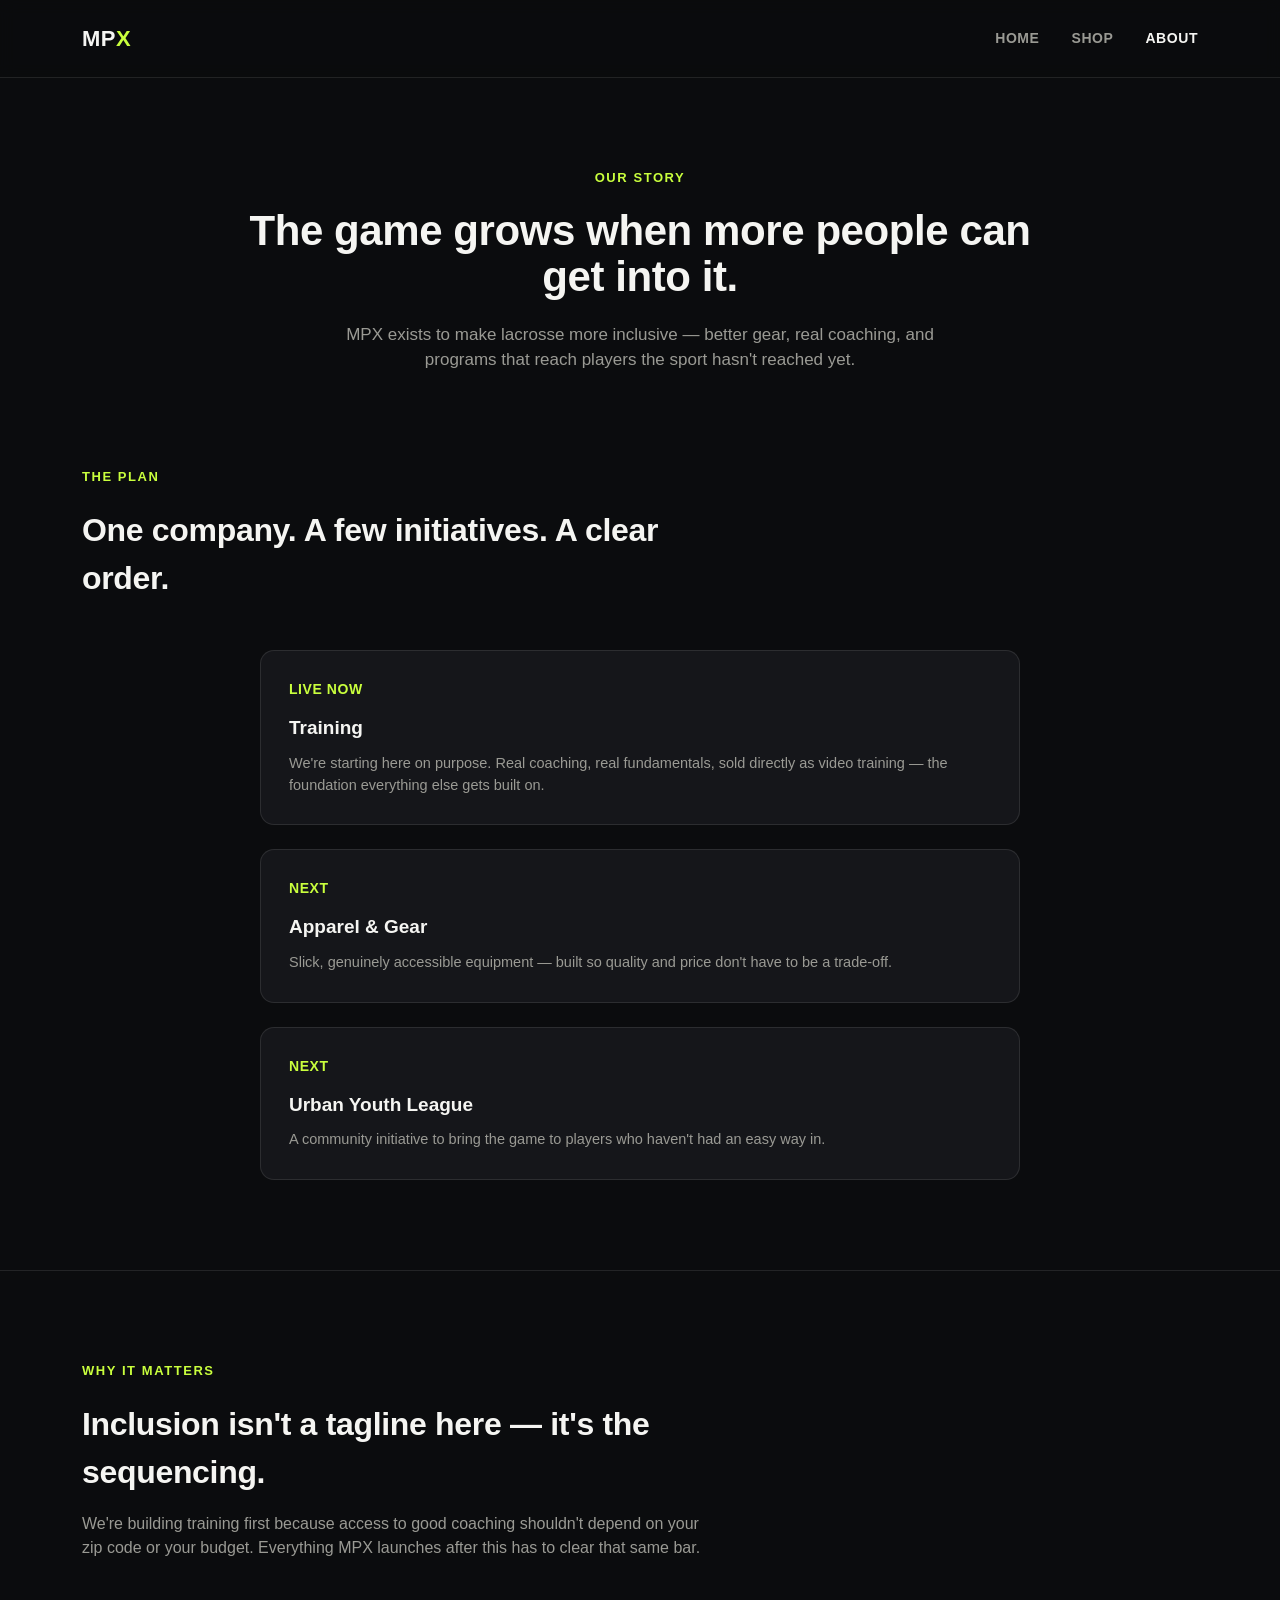
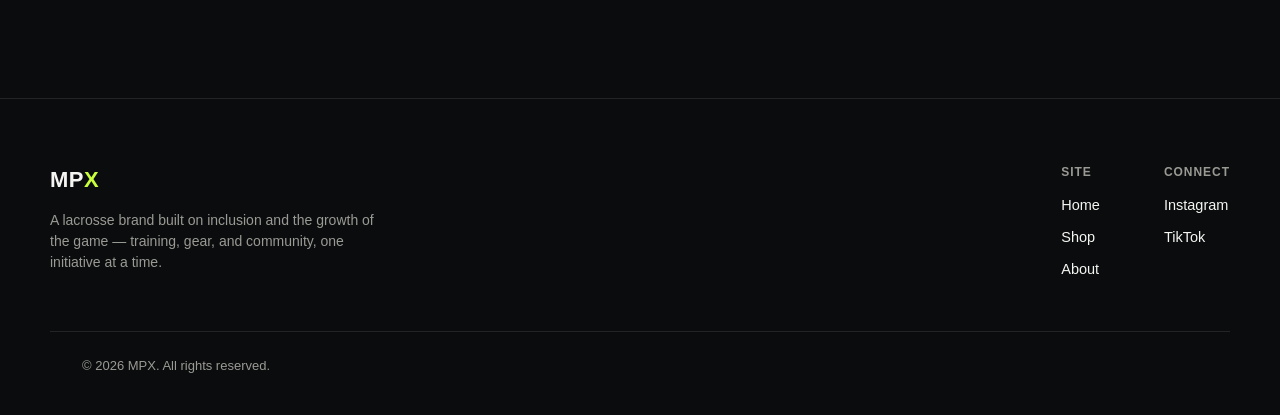
==== about.html @ fb1e475d "Add files via upload" ====
<!DOCTYPE html>
<html lang="en">
<head>
<meta charset="UTF-8">
<meta name="viewport" content="width=device-width, initial-scale=1.0">
<title>About — MPX</title>
<meta name="description" content="MPX exists to make lacrosse more inclusive — better gear, real coaching, and programs that reach players the sport hasn't reached yet.">
<link rel="icon" href="/logo.png">
<link rel="stylesheet" href="styles.css">
</head>
<body>

<header class="site-nav">
  <div class="nav-inner">
    <a href="index.html" class="logo">MP<span>X</span></a>
    <nav class="nav-links">
      <a href="index.html">HOME</a>
      <a href="shop.html">SHOP</a>
      <a href="about.html" class="active">ABOUT</a>
    </nav>
  </div>
</header>

<section class="hero" style="padding:90px 32px 60px;">
  <div class="hero-content">
    <div class="eyebrow">OUR STORY</div>
    <h1 style="font-size:42px;">The game grows when more people can get into it.</h1>
    <p class="hero-body">MPX exists to make lacrosse more inclusive — better gear, real coaching, and programs that reach players the sport hasn't reached yet.</p>
  </div>
</section>

<section class="block" style="border-top:none;padding-top:0;">
  <div class="wrap">
    <div class="section-head">
      <div class="eyebrow">THE PLAN</div>
      <h2>One company. A few initiatives. A clear order.</h2>
    </div>
    <div class="cards3" style="grid-template-columns:1fr;max-width:760px;">
      <div class="card">
        <div class="num">LIVE NOW</div>
        <h3>Training</h3>
        <p>We're starting here on purpose. Real coaching, real fundamentals, sold directly as video training — the foundation everything else gets built on.</p>
      </div>
      <div class="card">
        <div class="num">NEXT</div>
        <h3>Apparel & Gear</h3>
        <p>Slick, genuinely accessible equipment — built so quality and price don't have to be a trade-off.</p>
      </div>
      <div class="card">
        <div class="num">NEXT</div>
        <h3>Urban Youth League</h3>
        <p>A community initiative to bring the game to players who haven't had an easy way in.</p>
      </div>
    </div>
  </div>
</section>

<section class="block">
  <div class="wrap">
    <div class="section-head">
      <div class="eyebrow">WHY IT MATTERS</div>
      <h2>Inclusion isn't a tagline here — it's the sequencing.</h2>
      <p>We're building training first because access to good coaching shouldn't depend on your zip code or your budget. Everything MPX launches after this has to clear that same bar.</p>
    </div>
  </div>
</section>

<footer>
  <div class="footer-inner">
    <div class="footer-brand">
      <a href="index.html" class="logo">MP<span>X</span></a>
      <p>A lacrosse brand built on inclusion and the growth of the game — training, gear, and community, one initiative at a time.</p>
    </div>
    <div class="footer-cols">
      <div class="footer-col">
        <h4>Site</h4>
        <a href="index.html">Home</a>
        <a href="shop.html">Shop</a>
        <a href="about.html">About</a>
      </div>
      <div class="footer-col">
        <h4>Connect</h4>
        <a href="https://instagram.com/mpxtraining" target="_blank" rel="noopener">Instagram</a>
        <a href="https://tiktok.com/@mpxtraining" target="_blank" rel="noopener">TikTok</a>
      </div>
    </div>
  </div>
  <div class="footer-bottom wrap">© 2026 MPX. All rights reserved.</div>
</footer>

</body>
</html>
---- styles.css ----
:root{
  --bg:#0B0C0E;
  --text:#F5F5F2;
  --muted:#9a9a94;
  --accent:#C9FF3D;
  --card:#15161a;
  --border:rgba(245,245,242,0.1);
  --font: "Helvetica Neue", Arial, sans-serif;
}

*{box-sizing:border-box;margin:0;padding:0;}

body{
  background:var(--bg);
  color:var(--text);
  font-family:var(--font);
  line-height:1.5;
  -webkit-font-smoothing:antialiased;
}

a{color:inherit;text-decoration:none;}

.wrap{
  max-width:1180px;
  margin:0 auto;
  padding:0 32px;
}

/* NAV */
header.site-nav{
  border-bottom:1px solid var(--border);
  position:sticky;
  top:0;
  background:rgba(11,12,14,0.85);
  backdrop-filter:blur(8px);
  z-index:50;
}
.nav-inner{
  display:flex;
  align-items:center;
  justify-content:space-between;
  padding:22px 32px;
  max-width:1180px;
  margin:0 auto;
}
.logo{
  font-weight:800;
  font-size:22px;
  letter-spacing:0.02em;
}
.logo span{color:var(--accent);}
.nav-links{
  display:flex;
  gap:32px;
  font-weight:600;
  font-size:14px;
  letter-spacing:0.04em;
  color:var(--muted);
}
.nav-links a.active,
.nav-links a:hover{color:var(--text);}

/* HERO */
.hero{
  position:relative;
  overflow:hidden;
  padding:120px 32px 100px;
  text-align:center;
}
.hero-video{
  position:absolute;
  top:0;left:0;
  width:100%;
  height:100%;
  object-fit:cover;
  opacity:0.35;
  z-index:0;
}
.hero-overlay{
  position:absolute;
  top:0;left:0;
  width:100%;
  height:100%;
  background:linear-gradient(180deg, rgba(11,12,14,0.55) 0%, rgba(11,12,14,0.85) 70%, #0B0C0E 100%);
  z-index:1;
}
.hero-content{
  position:relative;
  z-index:2;
  max-width:820px;
  margin:0 auto;
}
.eyebrow{
  color:var(--accent);
  font-weight:700;
  font-size:13px;
  letter-spacing:0.12em;
  text-transform:uppercase;
  margin-bottom:20px;
}
h1{
  font-size:52px;
  font-weight:800;
  line-height:1.1;
  letter-spacing:-0.01em;
  margin-bottom:22px;
}
.hero-body{
  color:var(--muted);
  font-size:17px;
  max-width:640px;
  margin:0 auto 34px;
}
.btn-row{
  display:flex;
  gap:14px;
  justify-content:center;
  flex-wrap:wrap;
}
.btn{
  display:inline-block;
  padding:14px 26px;
  border-radius:8px;
  font-weight:700;
  font-size:14px;
  letter-spacing:0.02em;
}
.btn-primary{background:var(--accent);color:#0B0C0E;}
.btn-secondary{background:transparent;color:var(--text);border:1px solid var(--border);}
.btn-primary:hover{opacity:0.9;}
.btn-secondary:hover{border-color:var(--text);}

/* SECTIONS */
section.block{
  padding:90px 32px;
  border-top:1px solid var(--border);
}
.section-head{
  max-width:640px;
  margin-bottom:48px;
}
.section-head h2{
  font-size:32px;
  font-weight:800;
  letter-spacing:-0.01em;
  margin-top:14px;
  margin-bottom:16px;
}
.section-head p{color:var(--muted);font-size:16px;}

.cards3{
  display:grid;
  grid-template-columns:repeat(3,1fr);
  gap:24px;
  max-width:1180px;
  margin:0 auto;
}
.card{
  background:var(--card);
  border:1px solid var(--border);
  border-radius:14px;
  padding:28px;
}
.card .num{
  color:var(--accent);
  font-weight:800;
  font-size:14px;
  letter-spacing:0.04em;
  margin-bottom:14px;
}
.card h3{
  font-size:19px;
  font-weight:700;
  margin-bottom:10px;
}
.card p{color:var(--muted);font-size:14.5px;}
.card .tag-soon{
  display:inline-block;
  margin-top:12px;
  font-size:11px;
  color:var(--muted);
  border:1px solid var(--border);
  padding:3px 8px;
  border-radius:20px;
}

/* PRODUCT GRID */
.product-grid{
  display:grid;
  grid-template-columns:repeat(auto-fill,minmax(320px,1fr));
  gap:24px;
}
.product-card{
  background:var(--card);
  border:1px solid var(--border);
  border-radius:14px;
  overflow:hidden;
  display:flex;
  flex-direction:column;
}
.product-thumb{
  position:relative;
  height:170px;
  background:linear-gradient(135deg, #1b1f14 0%, #0B0C0E 70%);
  display:flex;
  align-items:flex-start;
  padding:20px;
}
.product-thumb img{
  position:absolute;
  top:0;left:0;
  width:100%;
  height:100%;
  object-fit:cover;
  opacity:0.55;
}
.product-thumb .tag{
  position:relative;
  z-index:1;
  color:var(--accent);
  font-weight:700;
  font-size:12px;
  letter-spacing:0.08em;
  text-transform:uppercase;
}
.product-body{
  padding:22px;
  display:flex;
  flex-direction:column;
  flex:1;
}
.product-body .tag{
  color:var(--accent);
  font-weight:700;
  font-size:12px;
  letter-spacing:0.08em;
  text-transform:uppercase;
  margin-bottom:10px;
}
.product-body h3{
  font-size:19px;
  font-weight:700;
  margin-bottom:10px;
  line-height:1.3;
}
.product-body p{
  color:var(--muted);
  font-size:14.5px;
  flex:1;
  margin-bottom:20px;
}
.product-foot{
  display:flex;
  align-items:center;
  justify-content:space-between;
}
.price{font-weight:800;font-size:18px;}
.btn-view{
  background:var(--accent);
  color:#0B0C0E;
  font-weight:700;
  font-size:13px;
  padding:10px 20px;
  border-radius:8px;
}

/* FOOTER */
footer{
  border-top:1px solid var(--border);
  padding:64px 32px 40px;
}
.footer-inner{
  max-width:1180px;
  margin:0 auto;
  display:flex;
  justify-content:space-between;
  flex-wrap:wrap;
  gap:40px;
}
.footer-brand{max-width:340px;}
.footer-brand p{color:var(--muted);font-size:14px;margin-top:14px;}
.footer-cols{display:flex;gap:64px;}
.footer-col h4{
  font-size:12px;
  letter-spacing:0.08em;
  text-transform:uppercase;
  color:var(--muted);
  margin-bottom:14px;
}
.footer-col a{
  display:block;
  color:var(--text);
  font-size:14.5px;
  margin-bottom:10px;
}
.footer-bottom{
  max-width:1180px;
  margin:40px auto 0;
  padding-top:24px;
  border-top:1px solid var(--border);
  color:var(--muted);
  font-size:13px;
}

@media (max-width:860px){
  .cards3{grid-template-columns:1fr;}
  h1{font-size:36px;}
  .nav-links{gap:18px;font-size:13px;}
}
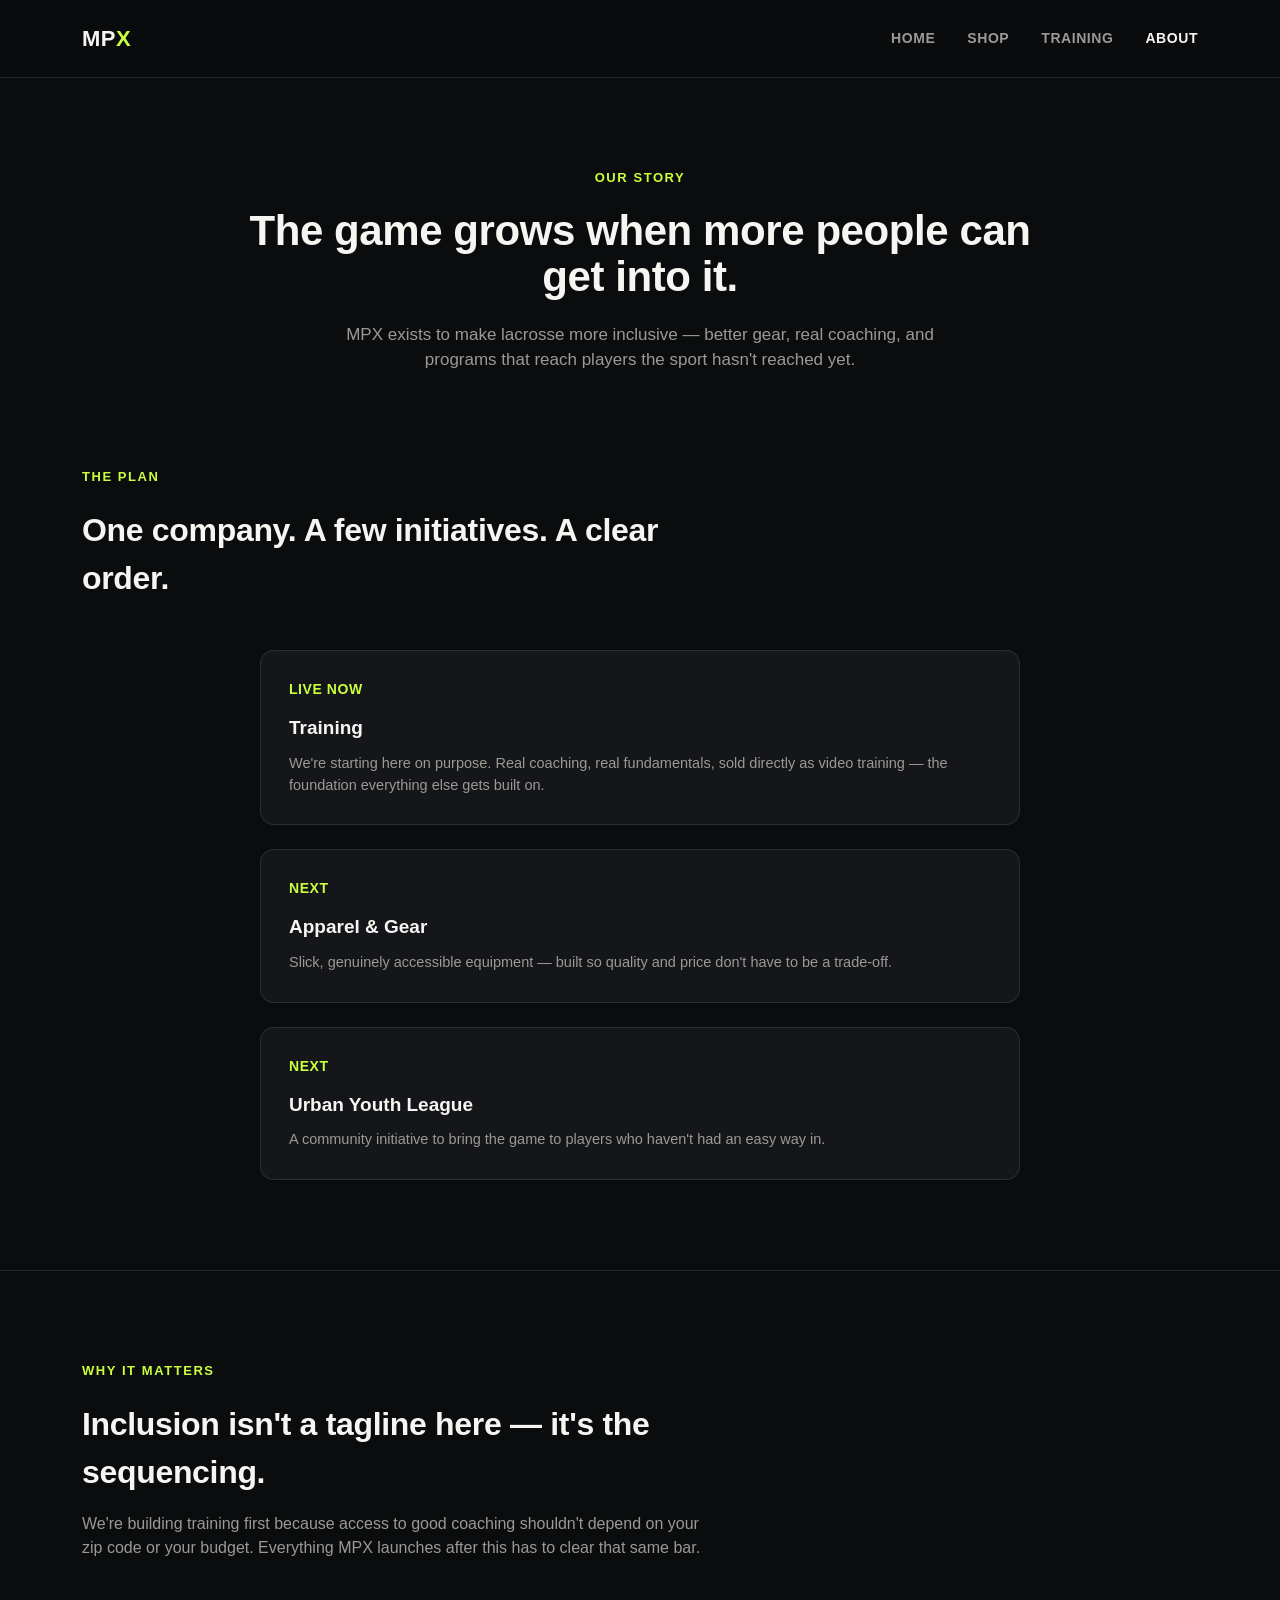
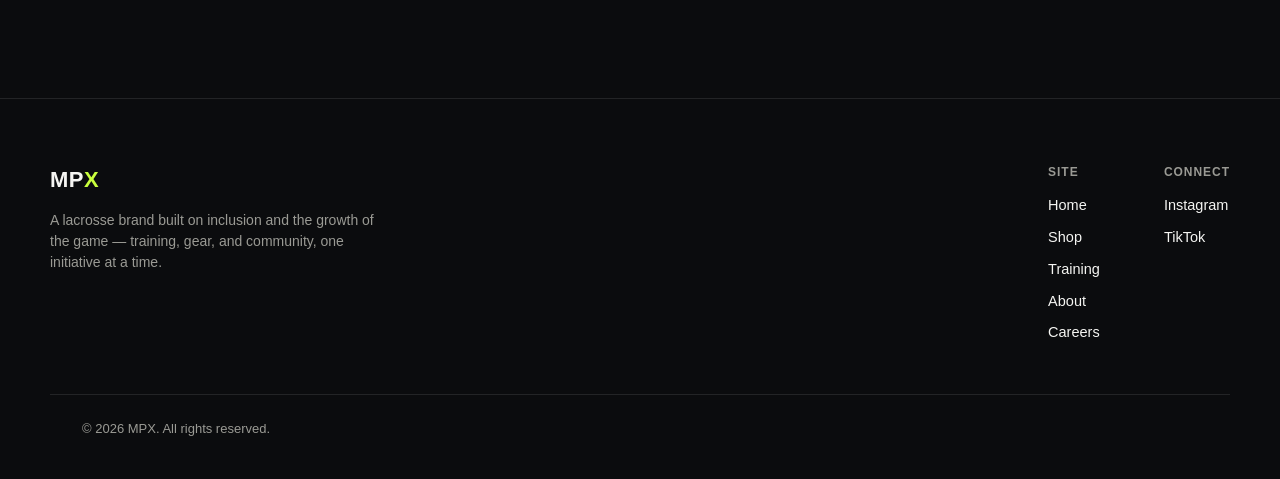
==== commit aa3cb69e: "Add training/group session signup, film breakdown request flow, careers section" ====
--- a/about.html
+++ b/about.html
@@ -16,6 +16,7 @@
     <nav class="nav-links">
       <a href="index.html">HOME</a>
       <a href="shop.html">SHOP</a>
+      <a href="training.html">TRAINING</a>
       <a href="about.html" class="active">ABOUT</a>
     </nav>
   </div>
@@ -76,7 +77,9 @@
         <h4>Site</h4>
         <a href="index.html">Home</a>
         <a href="shop.html">Shop</a>
+        <a href="training.html">Training</a>
         <a href="about.html">About</a>
+        <a href="training.html#careers">Careers</a>
       </div>
       <div class="footer-col">
         <h4>Connect</h4>
--- a/styles.css
+++ b/styles.css
@@ -302,8 +302,149 @@
   font-size:13px;
 }
 
+/* GROUP SESSION CARDS */
+.group-grid{
+  display:grid;
+  grid-template-columns:repeat(auto-fill,minmax(300px,1fr));
+  gap:24px;
+}
+.group-card{
+  background:var(--card);
+  border:1px solid var(--border);
+  border-radius:14px;
+  padding:26px;
+  display:flex;
+  flex-direction:column;
+}
+.group-card .tag{
+  color:var(--accent);
+  font-weight:700;
+  font-size:12px;
+  letter-spacing:0.08em;
+  text-transform:uppercase;
+  margin-bottom:12px;
+}
+.group-card h3{font-size:19px;font-weight:700;margin-bottom:8px;}
+.group-card p{color:var(--muted);font-size:14.5px;margin-bottom:14px;}
+.group-card .meta{
+  display:flex;
+  flex-direction:column;
+  gap:6px;
+  font-size:13.5px;
+  color:var(--text);
+  margin-bottom:18px;
+  padding-top:14px;
+  border-top:1px solid var(--border);
+}
+.group-card .meta span{color:var(--muted);}
+.group-card .btn-view{align-self:flex-start;}
+
+/* FORMS */
+.form-card{
+  background:var(--card);
+  border:1px solid var(--border);
+  border-radius:14px;
+  padding:36px;
+  max-width:640px;
+}
+.form-row{margin-bottom:18px;}
+.form-row label{
+  display:block;
+  font-size:13px;
+  font-weight:700;
+  letter-spacing:0.03em;
+  text-transform:uppercase;
+  color:var(--muted);
+  margin-bottom:8px;
+}
+.form-row input,
+.form-row select,
+.form-row textarea{
+  width:100%;
+  background:var(--bg);
+  border:1px solid var(--border);
+  border-radius:8px;
+  padding:12px 14px;
+  color:var(--text);
+  font-family:var(--font);
+  font-size:15px;
+}
+.form-row input:focus,
+.form-row select:focus,
+.form-row textarea:focus{
+  outline:none;
+  border-color:var(--accent);
+}
+.form-row textarea{resize:vertical;min-height:100px;}
+.form-grid2{
+  display:grid;
+  grid-template-columns:1fr 1fr;
+  gap:18px 20px;
+}
+.form-grid2 .form-row{margin-bottom:0;}
+.form-submit-row{margin-top:8px;}
+.form-note{color:var(--muted);font-size:13px;margin-top:14px;}
+.form-error{
+  color:#ff6b6b;
+  font-size:13.5px;
+  margin-top:12px;
+  display:none;
+}
+button.btn-primary{
+  border:none;
+  cursor:pointer;
+  font-family:var(--font);
+}
+
+/* CONFIRMATION / MAP REVEAL */
+.confirm-panel{
+  display:none;
+  background:var(--card);
+  border:1px solid var(--border);
+  border-radius:14px;
+  padding:36px;
+  max-width:640px;
+}
+.confirm-panel .eyebrow{margin-bottom:10px;}
+.confirm-panel h3{font-size:22px;font-weight:800;margin-bottom:12px;}
+.confirm-panel p{color:var(--muted);font-size:15px;margin-bottom:20px;}
+.confirm-address{
+  background:var(--bg);
+  border:1px solid var(--border);
+  border-radius:10px;
+  padding:16px 18px;
+  margin-bottom:18px;
+}
+.confirm-address .loc-name{font-weight:700;font-size:15.5px;margin-bottom:4px;}
+.confirm-address .loc-addr{color:var(--muted);font-size:14px;}
+.map-embed{
+  width:100%;
+  border:1px solid var(--border);
+  border-radius:10px;
+  overflow:hidden;
+}
+.map-embed iframe{width:100%;height:280px;border:0;display:block;}
+
+/* CAREERS */
+.careers-card{
+  background:var(--card);
+  border:1px solid var(--border);
+  border-radius:14px;
+  padding:36px;
+  display:flex;
+  justify-content:space-between;
+  align-items:center;
+  gap:24px;
+  flex-wrap:wrap;
+}
+.careers-card h3{font-size:22px;font-weight:800;margin-bottom:8px;}
+.careers-card p{color:var(--muted);font-size:15px;max-width:520px;}
+
 @media (max-width:860px){
   .cards3{grid-template-columns:1fr;}
   h1{font-size:36px;}
   .nav-links{gap:18px;font-size:13px;}
-}
+  .form-grid2{grid-template-columns:1fr;}
+  .form-card,.confirm-panel{padding:26px;}
+  .careers-card{flex-direction:column;align-items:flex-start;}
+}
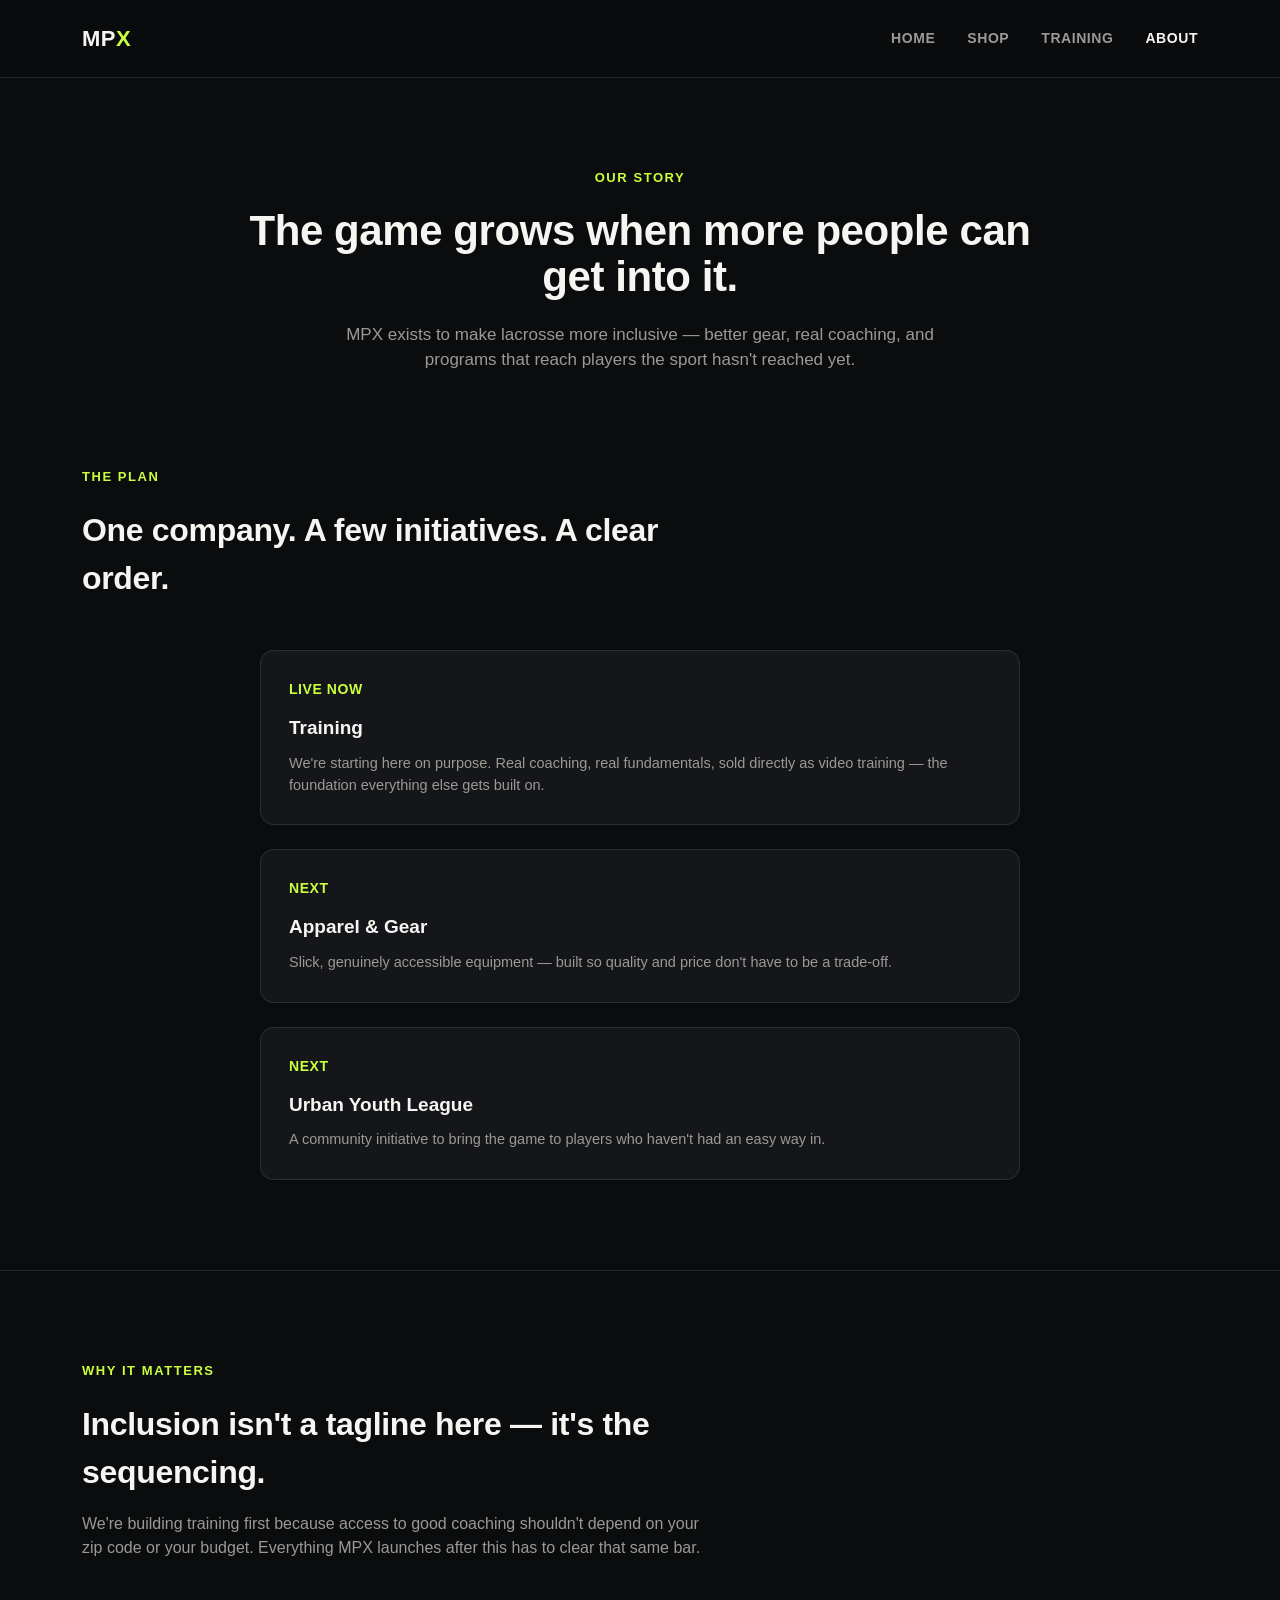
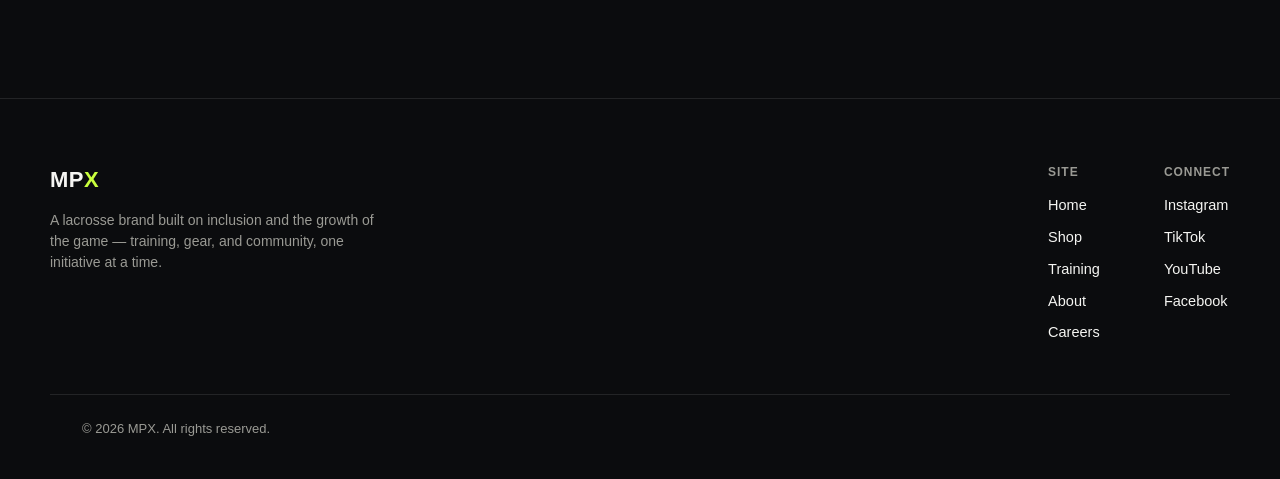
==== commit c2ba5a6a: "Fix footer social links (correct Instagram/TikTok, add YouTube + Facebook)" ====
--- a/about.html
+++ b/about.html
@@ -83,8 +83,10 @@
       </div>
       <div class="footer-col">
         <h4>Connect</h4>
-        <a href="https://instagram.com/mpxtraining" target="_blank" rel="noopener">Instagram</a>
-        <a href="https://tiktok.com/@mpxtraining" target="_blank" rel="noopener">TikTok</a>
+        <a href="https://instagram.com/mpxlacrossetraining" target="_blank" rel="noopener">Instagram</a>
+        <a href="https://tiktok.com/@mpxlacrossetraining" target="_blank" rel="noopener">TikTok</a>
+        <a href="https://www.youtube.com/@MPXTraining" target="_blank" rel="noopener">YouTube</a>
+        <a href="https://www.facebook.com/profile.php?id=61592862927500" target="_blank" rel="noopener">Facebook</a>
       </div>
     </div>
   </div>
